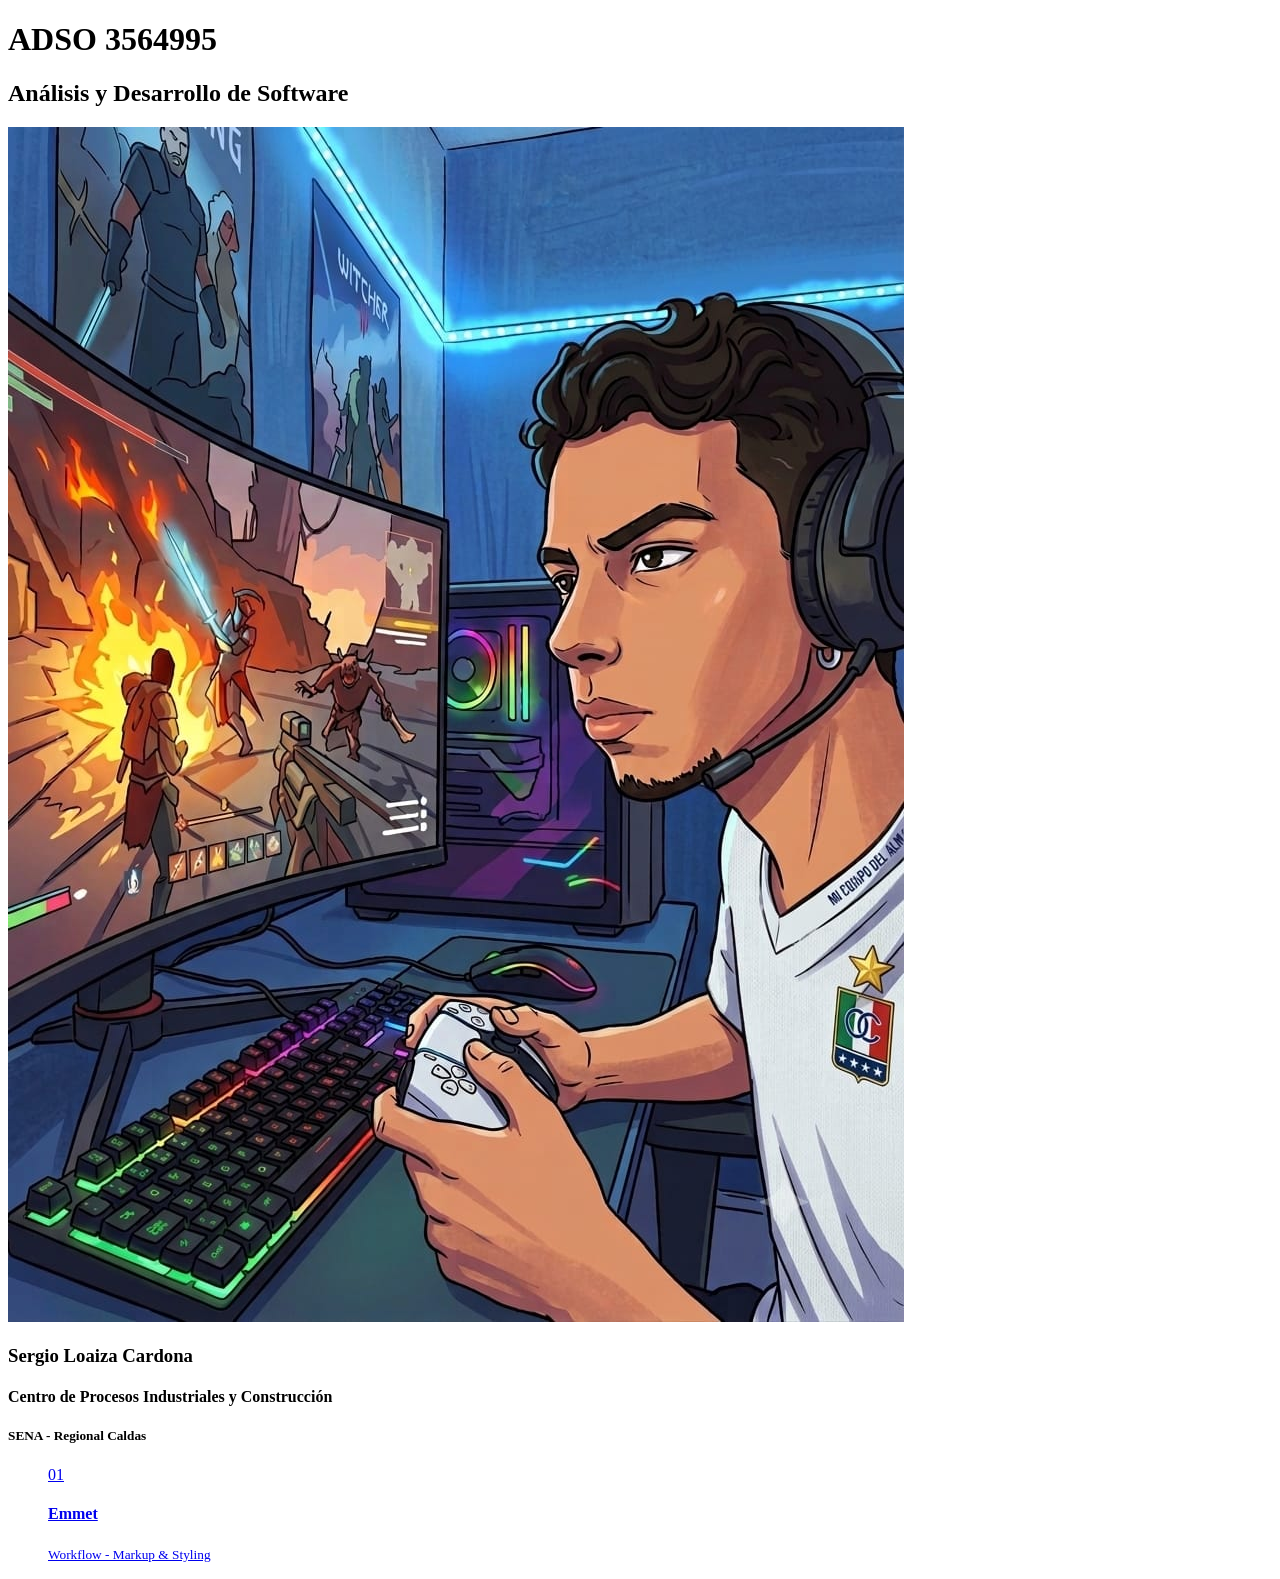
==== index.html @ 4bab8f6c "WebPage" ====
<!DOCTYPE html>
<html lang="en">
<head>
    <meta charset="UTF-8">
    <meta name="viewport" content="width=device-width, initial-scale=1.0">
    <title>ADSO 3564995</title>
</head>
<body>
    <main>
        <header class="mmenu">
            <h1>ADSO 3564995</h1>
            <h2>Análisis y Desarrollo de Software</h2>
            <img src="src\images\Checho.jpeg" alt="Mi Perfil">
            <h3>Sergio Loaiza Cardona</h3>
            <h4>Centro de Procesos Industriales y Construcción</h4>
            <h5>SENA - Regional Caldas</h5>
        </header>
        <menu class="mmenu">
            <a href="01-emmet/index.html">
                <span>01</span>
                <aside>
                    <h4>Emmet</h4>
                    <small>Workflow - Markup & Styling</small>
                </aside>
            </a>
        </menu>
    </main>
</body>
</html>
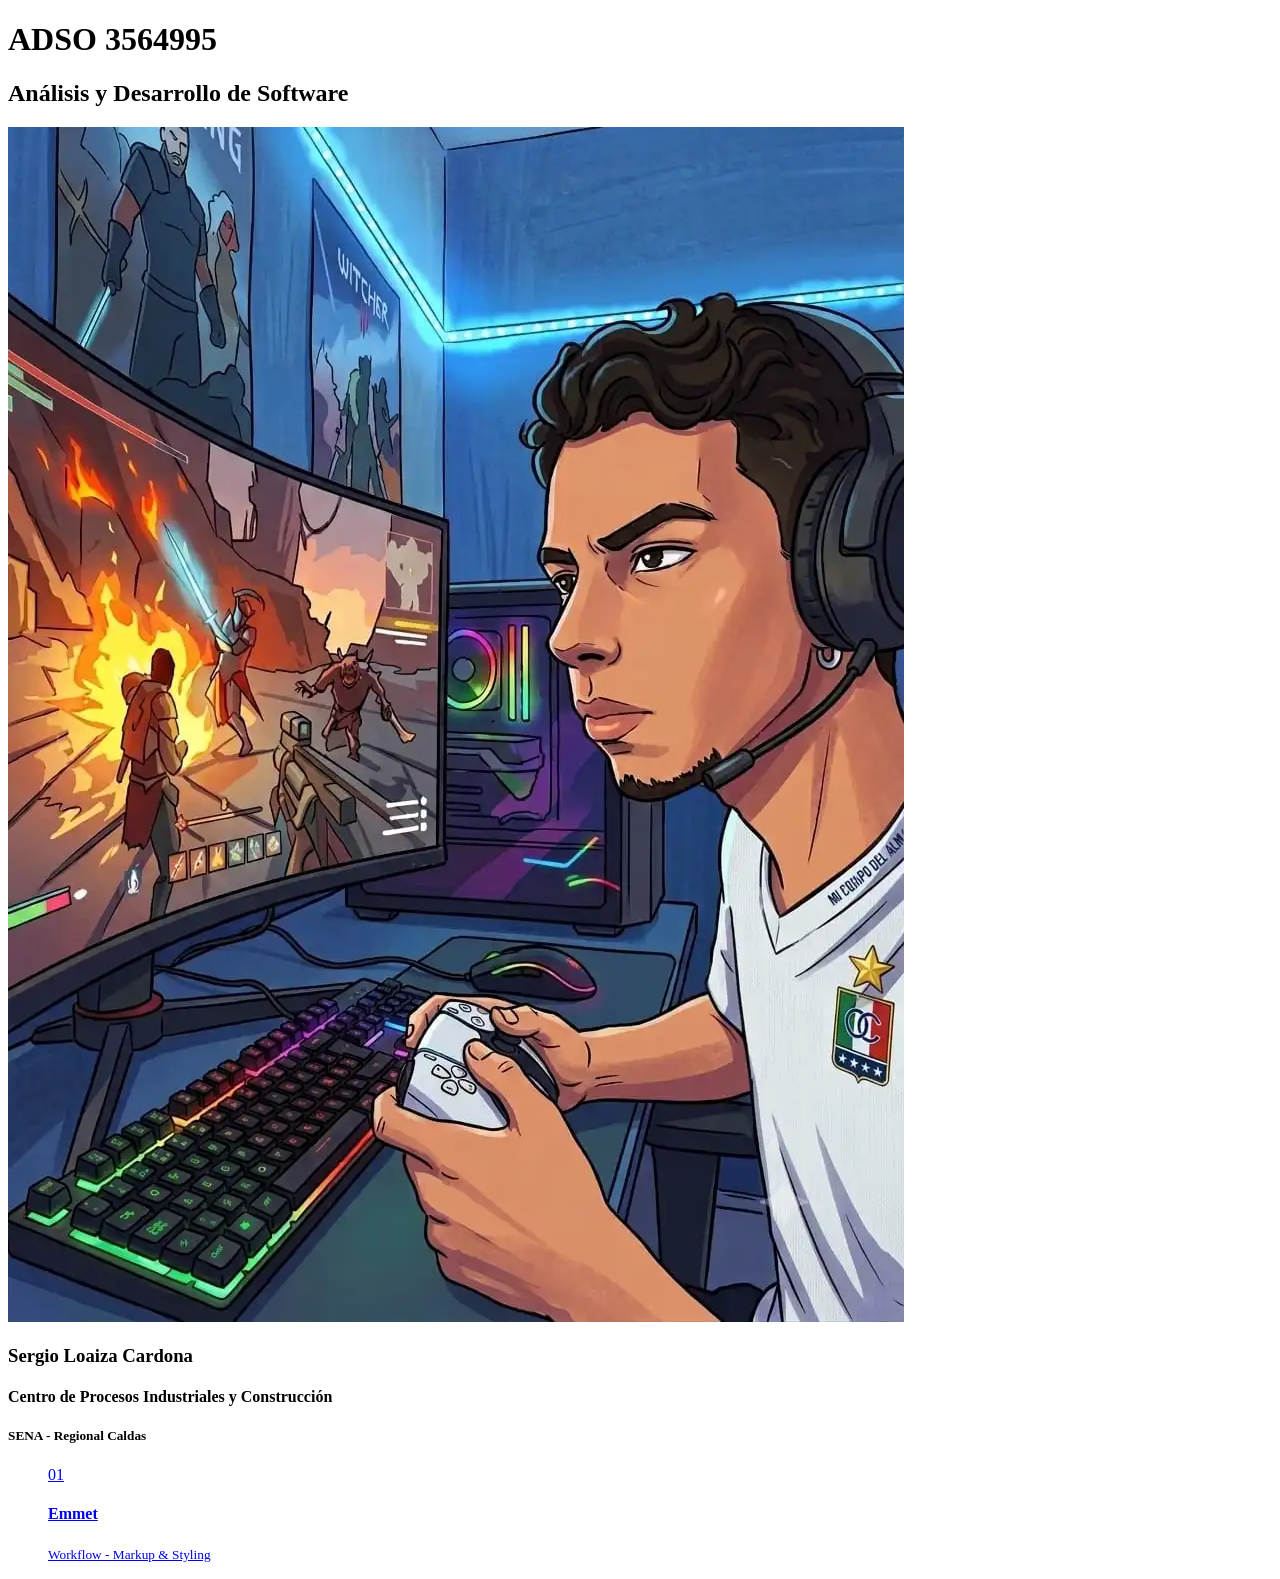
==== commit 59c65cc0: "Profile image" ====
--- a/index.html
+++ b/index.html
@@ -10,7 +10,7 @@
         <header class="mmenu">
             <h1>ADSO 3564995</h1>
             <h2>Análisis y Desarrollo de Software</h2>
-            <img src="src\images\Checho.jpeg" alt="Mi Perfil">
+            <img src="src\images\checho.webp" alt="Mi Perfil">
             <h3>Sergio Loaiza Cardona</h3>
             <h4>Centro de Procesos Industriales y Construcción</h4>
             <h5>SENA - Regional Caldas</h5>
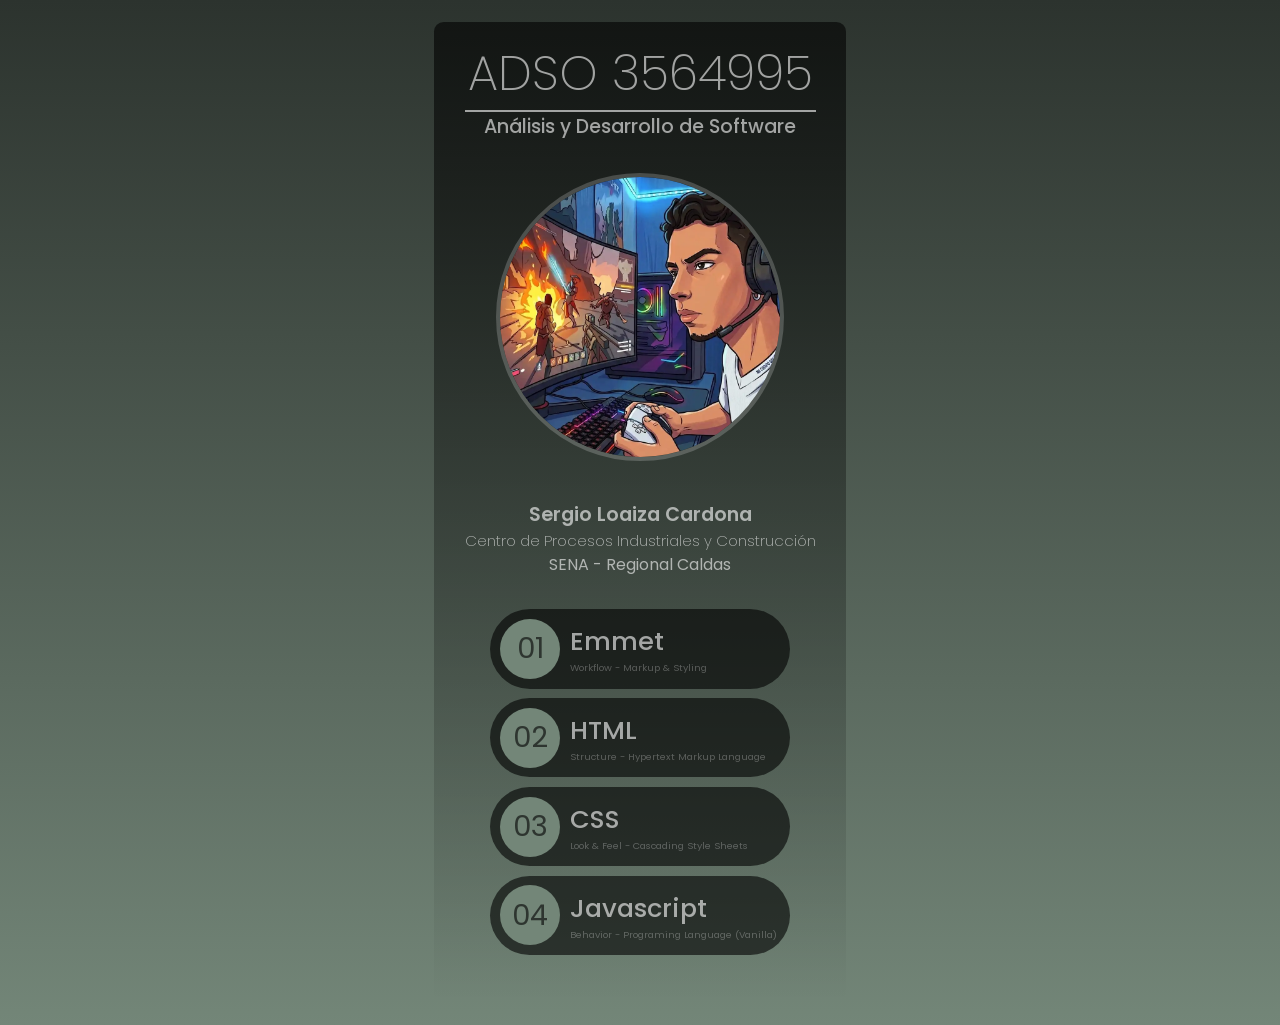
==== commit 999abc55: "index & master.css" ====
--- a/index.html
+++ b/index.html
@@ -4,6 +4,7 @@
     <meta charset="UTF-8">
     <meta name="viewport" content="width=device-width, initial-scale=1.0">
     <title>ADSO 3564995</title>
+    <link rel="stylesheet" href="src/css/master.css">
 </head>
 <body>
     <main>
@@ -23,6 +24,27 @@
                     <small>Workflow - Markup & Styling</small>
                 </aside>
             </a>
+             <a href="02-html/index.html">
+                <span>02</span>
+                <aside>
+                    <h4>HTML</h4>
+                    <small>Structure - Hypertext Markup Language</small>
+                </aside>
+            </a>
+            <a href="03-css/index.html">
+                <span>03</span>
+                <aside>
+                    <h4>CSS</h4>
+                    <small>Look & Feel - Cascading Style Sheets</small>
+                </aside>
+            </a>
+            <a href="04-javascript/index.html">
+                <span>04</span>
+                <aside>
+                    <h4>Javascript</h4>
+                    <small>Behavior - Programing Language (Vanilla)</small>
+                </aside>
+            </a>
         </menu>
     </main>
 </body>
--- a/src/css/master.css
+++ b/src/css/master.css
@@ -0,0 +1,125 @@
+/* Fonts */
+@import url('https://fonts.googleapis.com/css2?family=Poppins:wght@200;300;400;500;600;700;800&display=swap');
+
+/* Styles */
+body {
+    background: linear-gradient(to top, #738678, #2c332e);
+    color: #fff9;
+    font-family: Poppins;
+    min-height: 100dvh;
+
+    main {
+        background: linear-gradient(to bottom, #0009, #0000);
+        border-radius: 0.6rem;
+        display: flex;
+        flex-direction: column;
+        justify-content: center;
+        align-items: center;
+        padding: 1rem;
+        margin: 1.4rem auto;
+        width: 380px;
+
+        header.mmenu {
+            text-align: center;
+
+            h1 {
+                font-size: 3rem;
+                font-weight: 200;
+                border-bottom: 2px solid #fff9;
+                margin: 0;
+            }
+            h2 {
+                font-size: 1.2rem;
+                font-weight: 500;
+                margin: 0;
+            }
+            img {
+                margin: 2rem auto;
+                border: 4px solid #fff3;
+                border-radius: 50%;
+                object-fit: cover;
+                height: 280px;
+                width: 280px;
+            }
+            h3 {
+                font-size: 1.2rem;
+                font-weight: 600;
+                margin: 0;
+            }
+            h4 {
+                font-size: 0.94rem;
+                font-weight: 200;
+                margin: 0;
+            }
+            h5 {
+                font-size: 1rem;
+                font-weight: 400;
+                margin: 0;
+            }
+        }
+
+        menu.mmenu {
+            display: flex;
+            align-items: center;
+            flex-direction: column;
+            padding: 0;
+            margin: 2rem auto;
+            gap: 0.6rem;
+            justify-content: center;
+            
+            a:is(:link, :visited) {
+                background-color: #0009;
+                border-radius: 5rem;
+                text-decoration: none;
+                color: #fff9;
+                display: flex;
+                justify-content: start;
+                align-items: center;
+                padding: 0.6rem;
+                transition: all 0.4s ease-in;
+                width: 280px;
+
+                &:is(:hover) {
+                    background-color: #738678;
+                    color: #0009;
+                    transform: scale(1.05) translateX(16px);
+
+                    span {
+                        background-color: #0009;
+                        color: #fff9;
+                    }
+                }
+
+                span {
+                    align-items: center;
+                    display: flex;
+                    font-size: 1.8rem;
+                    border-radius: 50%;
+                    background-color: #738678;
+                    color: #0009;
+                    justify-content: center;
+                    height: 60px;
+                    transition: all 0.8s ease-out;
+                    width: 60px;
+                }
+
+                aside {
+                    display: flex;
+                    justify-content: center;
+                    margin-left: 0.6rem;
+                    flex-direction: column;
+                    align-items: start;
+                    h4 {
+                        font-size: 1.6rem;
+                        font-weight: 500;
+                        margin: 0;
+                    }
+                    small {
+                        font-size: 0.6rem;
+                        color: #fff4;
+                    }
+                } 
+            }
+        }
+    }
+}
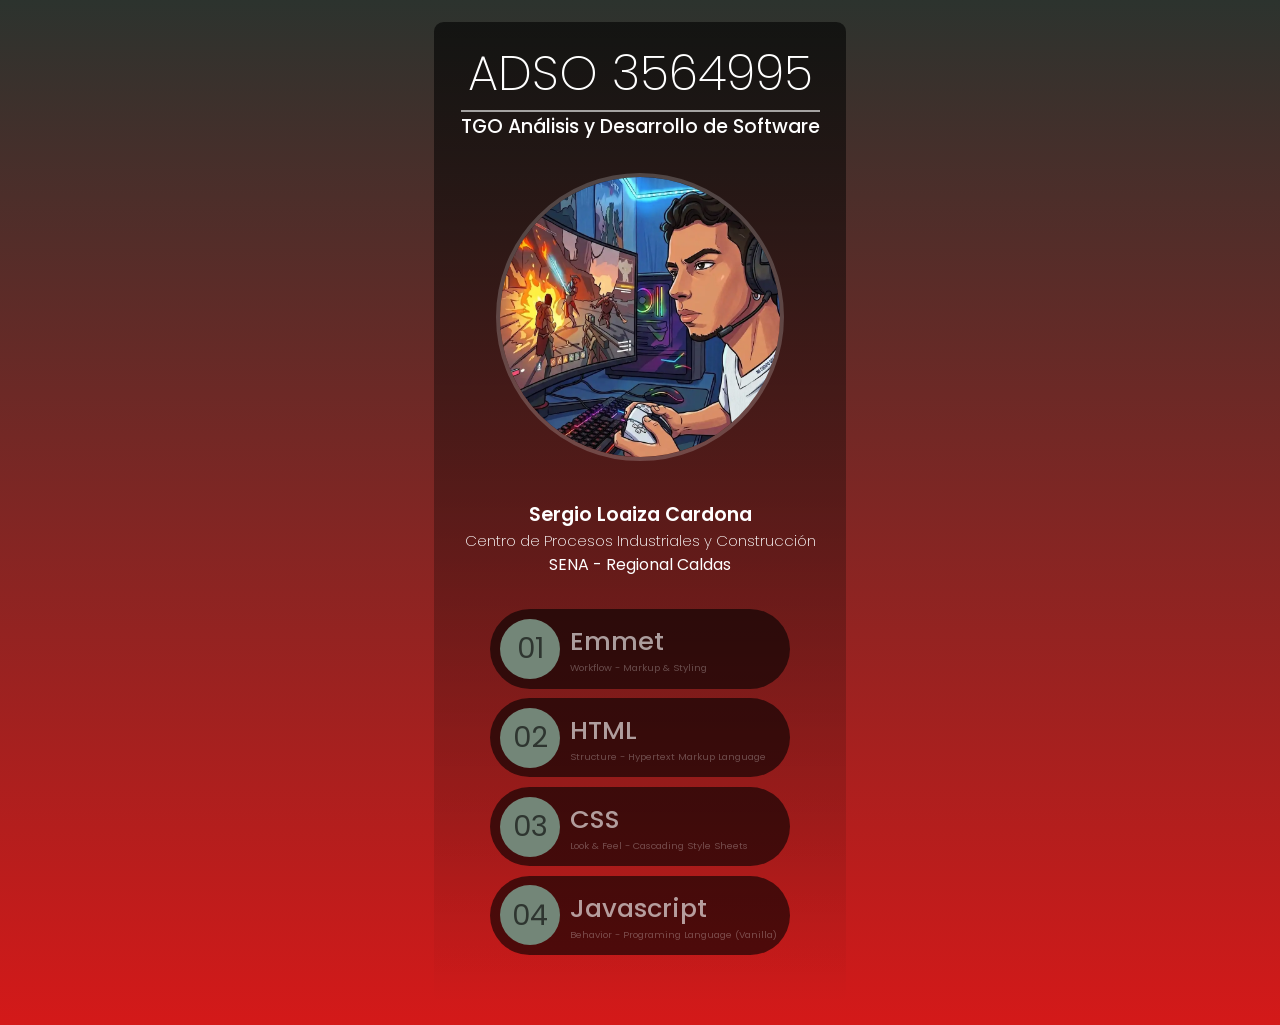
==== commit b93d3949: "Index main menu custom" ====
--- a/index.html
+++ b/index.html
@@ -10,8 +10,8 @@
     <main>
         <header class="mmenu">
             <h1>ADSO 3564995</h1>
-            <h2>Análisis y Desarrollo de Software</h2>
-            <img src="src\images\checho.webp" alt="Mi Perfil">
+            <h2>TGO Análisis y Desarrollo de Software</h2>
+            <img src="src/images/checho.webp" alt="My Profile">
             <h3>Sergio Loaiza Cardona</h3>
             <h4>Centro de Procesos Industriales y Construcción</h4>
             <h5>SENA - Regional Caldas</h5>
@@ -24,7 +24,7 @@
                     <small>Workflow - Markup & Styling</small>
                 </aside>
             </a>
-             <a href="02-html/index.html">
+            <a href="02-html/index.html">
                 <span>02</span>
                 <aside>
                     <h4>HTML</h4>
--- a/src/css/master.css
+++ b/src/css/master.css
@@ -3,8 +3,8 @@
 
 /* Styles */
 body {
-    background: linear-gradient(to top, #738678, #2c332e);
-    color: #fff9;
+    background: linear-gradient(to top, rgb(212, 25, 25), #2c332e);
+    color: #fff;
     font-family: Poppins;
     min-height: 100dvh;
 
